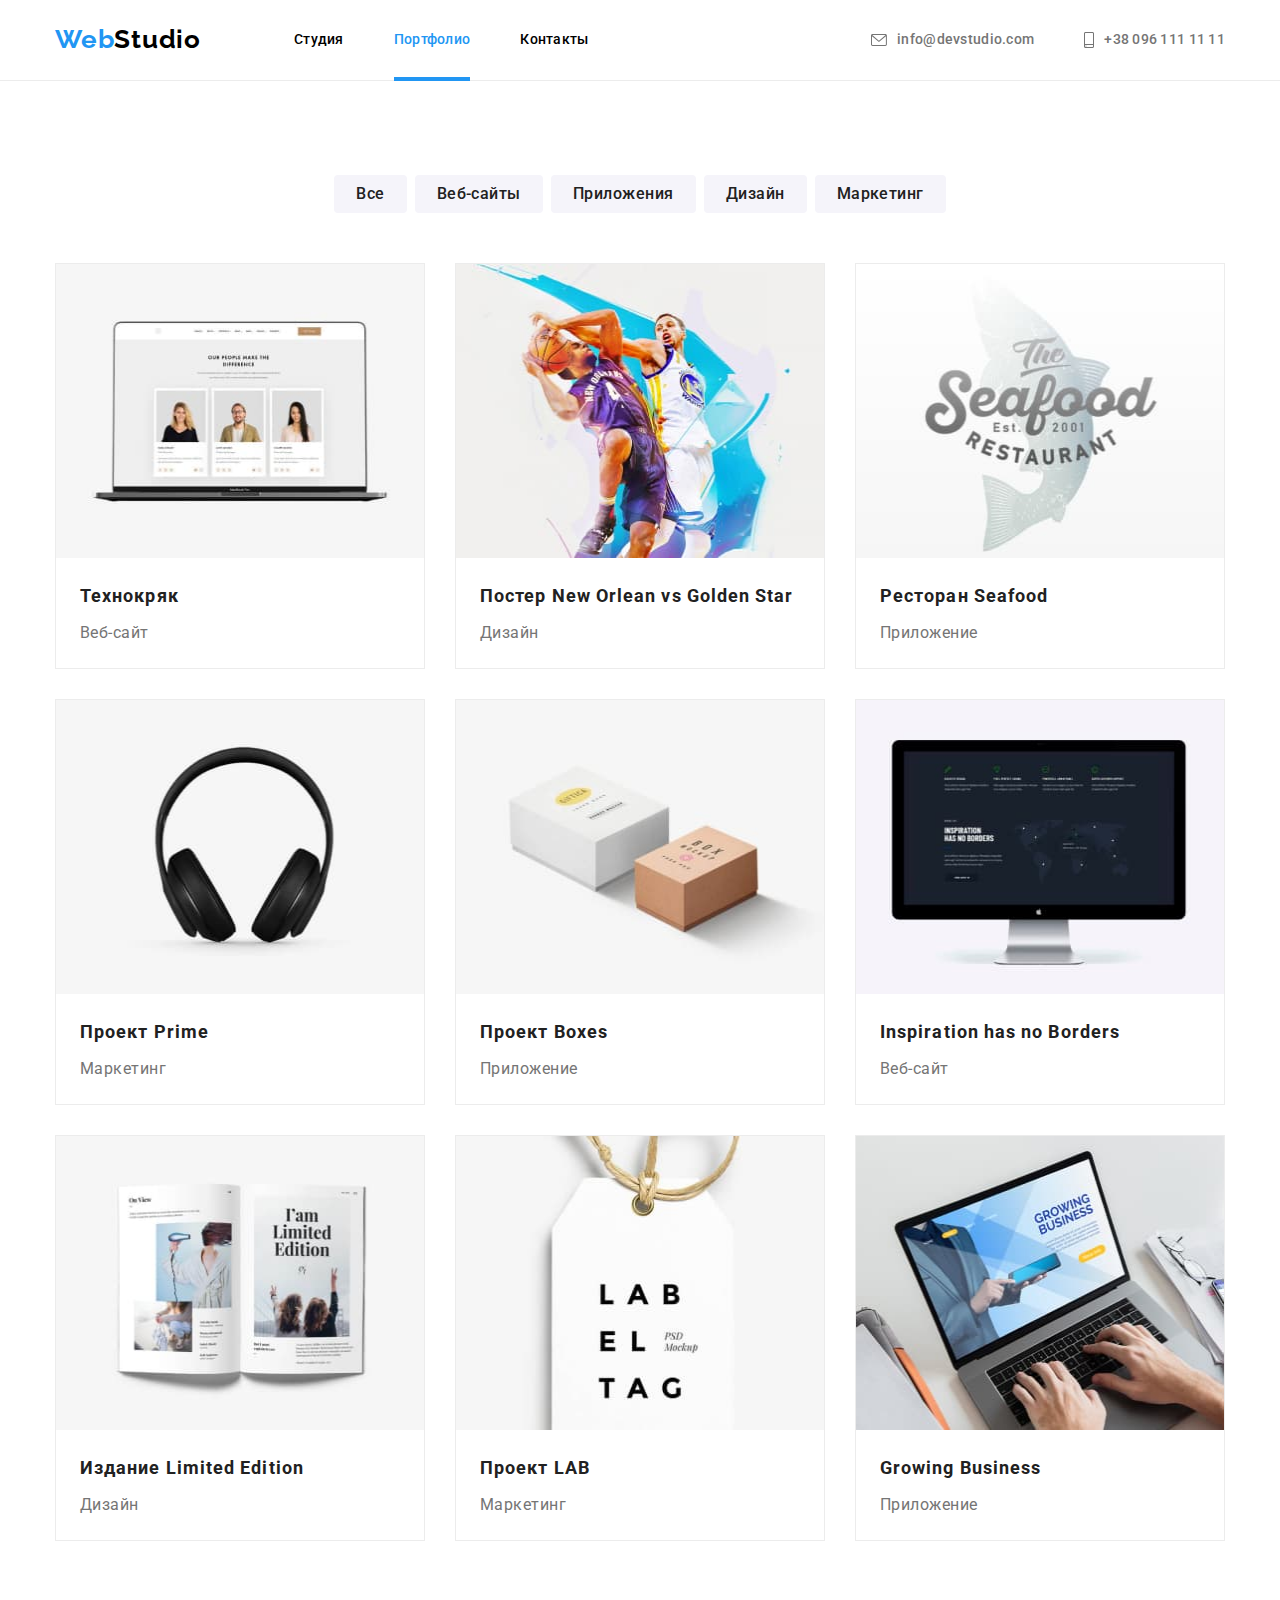
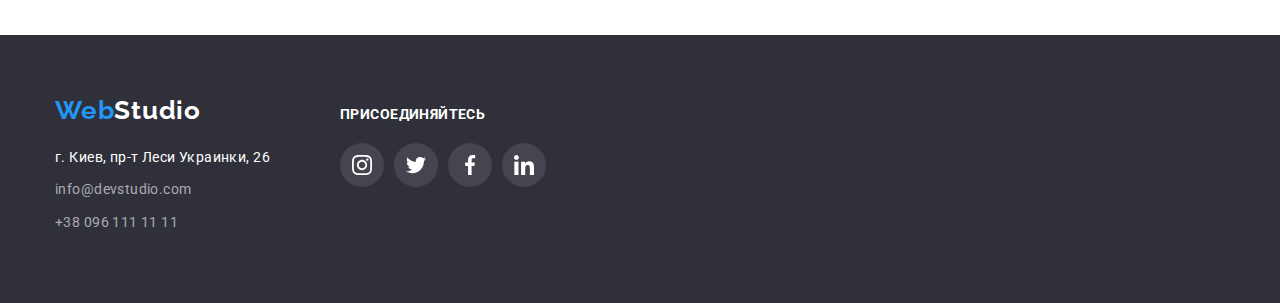
==== portfolio.html @ 6377837d "модалка" ====
<!DOCTYPE html>
<html lang="ru">
  <head>
    <meta charset="UTF-8" />
    <meta name="viewport" content="width=device-width, initial-scale=1.0" />
    <title>Портфолио</title>
    <link rel="preconnect" href="https://fonts.gstatic.com" />
    <link
      href="https://fonts.googleapis.com/css2?family=Raleway:wght@700&family=Roboto:wght@400;500;700&display=swap"
      rel="stylesheet"
    />
    <link rel="stylesheet" href="./css/modern-normalize.css" />
    <link rel="stylesheet" href="./css/styles.css" />
  </head>
  <body>
     <header class="header-menu">
      <div class="container menu">
        <nav class="site-nav">
          <a class="link-prime" href="./index.html"
            >Web<span class="colortext">Studio</span></a
          >
          <ul class="list-nav">
            <li class="item-ref">
              <a class="link" href="./index.html">Студия</a>
            </li>
            <li class="item-ref">
              <a class="link current" href="./portfolio.html">Портфолио</a>
            </li>
            <li class="item-ref"><a class="link" href="#">Контакты</a></li>
          </ul>
        </nav>
         <ul class="list-data">
          <li class="item-data">
            <a
              class="link-mail"
              aria-label="icon-envelope"
              href="mailto:info@devstudio.com"
            >
              <svg class="contacts-icon" width="16" height="12">
                <use href="./images/icon.svg#icon-envelope-1"></use>
              </svg>
              info@devstudio.com</a
            >
          </li>
          <li class="item-data">
            <a
              class="link-tel"
              aria-label="icon-smartphone"
              href="tel:+380961111111"
            >
              <svg class="contacts-icon" width="10" height="16">
                <use href="./images/icon.svg#icon-smartphone"></use>
              </svg>
              +38 096 111 11 11</a
            >
          </li>
        </ul>
      </div>
    </header>
    <main>
      <section class="directions">
        <div class="container">
          <!-- ЗАГОЛОВОК -->
          <h1 class="main visually-hidden">Проекты</h1>
          <ul class="list-offers">
            <li class="item-btn">
              <button class="btn" type="button">Все</button>
            </li>
            <li class="item-btn">
              <button class="btn" type="button">Веб-сайты</button>
            </li>
            <li class="item-btn">
              <button class="btn" type="button">Приложения</button>
            </li>
            <li class="item-btn">
              <button class="btn" type="button">Дизайн</button>
            </li>
            <li class="item-btn">
              <button class="btn" type="button">Маркетинг</button>
            </li>
          </ul>
          <ul class="list-catalog">
            <li class="item-catalog">
              <a href="#">
                <div class="card-thumb">
              <img class="card"
                src="images/img-1.jpg"
                alt="Список людей"
                height="294"
                width="370"
              />
               <div class="card-overlay">
                    <p class="text-overlay">
                      Технокряк это современная площадка распространения
                      коронавируса. Компании используют эту платформу для
                      цифрового шпионажа и атак на защищённые сервера
                      конкурентов.
                    </p>
                  </div>
                </div>
              <div class="box">
                <h2 class="catalog-title">Технокряк</h2>
                <p class="catalog-text">Веб-сайт</p>
              </div>
              </a>
            </li>
            <li class="item-catalog">
              <a href="#">
                <div class="card-thumb">
              <img class="card"
                src="images/img-2.jpg"
                alt="Баскетбол"
                height="294"
                width="370"
              />
               <div class="card-overlay">
                    <p class="text-overlay">
                      Технокряк это современная площадка распространения
                      коронавируса. Компании используют эту платформу для
                      цифрового шпионажа и атак на защищённые сервера
                      конкурентов.
                    </p>
                  </div>
                </div>
              <div class="box">
                <h2 class="catalog-title">Постер New Orlean vs Golden Star</h2>
                <p class="catalog-text">Дизайн</p>
              </div>
              </a>
            </li>
            <li class="item-catalog">
               <a href="#">
                <div class="card-thumb">
              <img class="card"
                src="images/img-3.jpg"
                alt="Логотип"
                height="294"
                width="370"
              />
              <div class="card-overlay">
                    <p class="text-overlay">
                      Технокряк это современная площадка распространения
                      коронавируса. Компании используют эту платформу для
                      цифрового шпионажа и атак на защищённые сервера
                      конкурентов.
                    </p>
                  </div>
                </div>
              <div class="box">
                <h2 class="catalog-title">Ресторан Seafood</h2>
                <p class="catalog-text">Приложение</p>
              </div>
              </a>
            </li>
            <li class="item-catalog">
              <a href="#">
                <div class="card-thumb">
              <img class="card"
                src="images/img-4.jpg"
                alt="Наушники"
                height="294"
                width="370"
              />
               <div class="card-overlay">
                    <p class="text-overlay">
                      Технокряк это современная площадка распространения
                      коронавируса. Компании используют эту платформу для
                      цифрового шпионажа и атак на защищённые сервера
                      конкурентов.
                    </p>
                  </div>
                </div>
              <div class="box">
                <h2 class="catalog-title">Проект Prime</h2>
                <p class="catalog-text">Маркетинг</p>
              </div>
              </a>
            </li>
            <li class="item-catalog">
              <a href="#">
                <div class="card-thumb">
              <img class="card"
                src="images/img-5.jpg"
                alt="Коробки"
                height="294"
                width="370"
              />
              <div class="card-overlay">
                    <p class="text-overlay">
                      Технокряк это современная площадка распространения
                      коронавируса. Компании используют эту платформу для
                      цифрового шпионажа и атак на защищённые сервера
                      конкурентов.
                    </p>
                  </div>
                </div>
              <div class="box">
                <h2 class="catalog-title">Проект Boxes</h2>
                <p class="catalog-text">Приложение</p>
              </div>
            </a>
            </li>
            <li class="item-catalog">
              <a href="#">
                <div class="card-thumb">
              <img class="card"
                src="images/img-6.jpg"
                alt="Манитор"
                height="294"
                width="370"
              />
               <div class="card-overlay">
                    <p class="text-overlay">
                      Технокряк это современная площадка распространения
                      коронавируса. Компании используют эту платформу для
                      цифрового шпионажа и атак на защищённые сервера
                      конкурентов.
                    </p>
                  </div>
                </div>
              <div class="box">
              <h2 class="catalog-title">Inspiration has no Borders</h2>
              <p class="catalog-text">Веб-сайт</p>
              </di>
            </a>
            </li>
            <li class="item-catalog">
              <a href="#">
                <div class="card-thumb">
              <img class="card"
                src="images/img-7.jpg"
                alt="Журнал"
                height="294"
                width="370"
              />
               <div class="card-overlay">
                    <p class="text-overlay">
                      Технокряк это современная площадка распространения
                      коронавируса. Компании используют эту платформу для
                      цифрового шпионажа и атак на защищённые сервера
                      конкурентов.
                    </p>
                  </div>
                </div>
              <div class="box">
                <h2 class="catalog-title">Издание Limited Edition</h2>
                <p class="catalog-text">Дизайн</p>
              </div>
              </a>
            </li>
            <li class="item-catalog">
              <a href="#">
                <div class="card-thumb">
              <img class="card"
                src="images/img-8.jpg"
                alt="Бирка"
                height="294"
                width="370"
              />
               <div class="card-overlay">
                    <p class="text-overlay">
                      Технокряк это современная площадка распространения
                      коронавируса. Компании используют эту платформу для
                      цифрового шпионажа и атак на защищённые сервера
                      конкурентов.
                    </p>
                  </div>
                </div>
              <div class="box">
                <h2 class="catalog-title">Проект LAB</h2>
                <p class="catalog-text">Маркетинг</p>
              </div>
              </a>
            </li>
            <li class="item-catalog">
              <a href="#">
                <div class="card-thumb">
              <img class="card"
                src="images/img-9.jpg"
                alt="Ноутбук"
                height="294"
                width="370"
              />
               <div class="card-overlay">
                    <p class="text-overlay">
                      Технокряк это современная площадка распространения
                      коронавируса. Компании используют эту платформу для
                      цифрового шпионажа и атак на защищённые сервера
                      конкурентов.
                    </p>
                  </div>
                </div>
              <div class="box">
                <h2 class="catalog-title">Growing Business</h2>
                <p class="catalog-text">Приложение</p>
              </div>
              </a>
            </li>
          </ul>
        </div>
      </section>
    </main>
     <footer class="footer">
      <div class="container adr">
        <div class="footer-adr">
          <a class="link-prime-footer" href="./index.html"
            ><span class="colortext-footer">Web</span>Studio</a
          >
          <address class="address">
            <p>г. Киев, пр-т Леси Украинки, 26</p>
            <ul class="list-contacts">
              <li class="item-contacts">
                <a class="mail" href="mailto:info@devstudio.com"
                  >info@devstudio.com</a
                >
              </li>
              <li class="item-contacts">
                <a class="tel" href="tel:+380961111111">+38 096 111 11 11</a>
              </li>
            </ul>
          </address>
        </div>
        <div class="subscription">
          <p class="sub-title">Присоединяйтесь</p>
          <ul class="sub-links-list">
            <li class="sub-links-item">
              <a class="sub-links-item" aria-label="instagram" href="">
                <svg class="sub-icon" width="20" height="20">
                  <use href="./images/icon.svg#icon-instagram-2"></use>
                </svg>
              </a>
            </li>
            <li class="sub-links-item">
              <a class="sub-links-item" aria-label="twitter" href="">
                <svg class="sub-icon" width="20" height="20">
                  <use href="./images/icon.svg#icon-twitter-1-1"></use>
                </svg>
              </a>
            </li>
            <li class="sub-links-item">
              <a class="sub-links-item" aria-label="facebook" href="">
                <svg class="sub-icon" width="20" height="20">
                  <use href="./images/icon.svg#icon-facebook-1-1"></use>
                </svg>
              </a>
            </li>
            <li class="sub-links-item">
              <a class="sub-links-item" aria-label="linkedin" href="">
                <svg class="sub-icon" width="20" height="20">
                  <use href="./images/icon.svg#icon-linkedin-1-1"></use>
                </svg>
              </a>
            </li>
          </ul>
        </div>
      </div>
    </footer>
    <script src="./js/modal.js"></script>
  </body>
</html>
---- css/styles.css ----
:root {
  --black-text: #212121;
  --graphite-text: #757575;
  --white-text: #ffffff;
  --wt-op60: rgba(255, 255, 255, 0.6);
  --blue-text: #2196f3;
  --lightblack: #2f303a;
  --grey: #f5f4fa;
  --darkblack: #000000;
  --border-color: #ececec;
  --network-client: #afb1b8;
  --back-circle: rgba(255, 255, 255, 0.1);
  --anime-function: cubic-bezier(0.4, 0, 0.2, 1);
  --bg-modal: rgba(0, 0, 0, 0.2);
  --back-functions: rgba(47, 48, 58, 0.8);
  --text-overlay: rgba(33, 150, 243, 0.9);
}

body {
  font-family: 'Roboto', sans-serif;
  font-style: normal;
}

h1,
h2,
h3,
p,
a {
  margin: 0;
  padding: 0;
}

img {
  display: block;
  max-width: 100%;
}

a {
  text-decoration: none;
}

ul {
  list-style: none;
  padding: 0;
  margin: 0;
}

.container {
  width: 1200px;
  margin: 0 auto;
  padding: 0 15px;
}

.menu {
  display: flex;
}

.header-menu {
  margin: 0 auto;
  padding: 0 auto;
}

.site-nav {
  display: flex;
  align-items: center;
  font-weight: 500;
  font-size: 14px;
  line-height: 1.14;
  letter-spacing: 0.02em;
  color: var(--black-text);
}

.link-prime {
  display: inline-block;
  justify-content: flex-start;
  margin-left: 0;
  margin-right: 93px;
  padding: 0 0;
  font-family: Raleway, sans-serif;
  font-weight: 700;
  font-size: 26px;
  line-height: 1.2;
  letter-spacing: 0.03em;
  color: var(--blue-text);
}

.colortext {
  color: var(--darkblack);
}

.list-nav {
  display: flex;
  align-items: center;
}

.link {
  color: var(--darkblack);
}

.link:hover,
.link:focus,
.item-ref:hover,
.item-ref:focus {
  color: var(--blue-text);
}

.current::after {
  content: '';

  position: absolute;
  left: 0;
  bottom: -1px;
  width: 100%;
  height: 4px;

  background-color: var(--blue-text);
  transform: scaleX(0);
  transition: transform 250ms var(--anime-function);
}

.current::after {
  transform: scaleX(1);
}

.current::after {
  transform: scaleX(1);
}

.current {
  color: var(--blue-text);
}

.item-ref:not(:last-child) {
  margin-right: 50px;
}

.item-ref {
  padding: 32px 0;
}

.item-ref {
  position: relative;
}

.list-data {
  display: flex;
  align-items: center;
  margin-left: auto;
}

.item-data:not(:last-child) {
  margin-right: 50px;
}

.contacts-icon {
  align-items: center;
  fill: currentColor;
  margin-right: 10px;
}

.contacts-icon:hover {
  fill: var(--blue-text);
}

.link-mail {
  display: flex;
  align-items: center;
  font-weight: 500;
  font-size: 14px;
  line-height: 1.14;
  letter-spacing: 0.02em;
  color: var(--graphite-text);
  transition: color 250ms var(--anime-function);
}

.link-tel {
  display: flex;
  align-items: center;
  justify-content: flex-end;
  font-weight: 500;
  font-size: 14px;
  line-height: 1.14;
  letter-spacing: 0.02em;
  color: var(--graphite-text);
  transition: color 250ms var(--anime-function);
}

.link-tel:hover,
.link-tel:focus {
  color: var(--blue-text);
}

.link-mail:hover,
.link-mail:focus {
  color: var(--blue-text);
}

/* "ГЕРОЙ" */

.hero {
  max-width: 1600px;
  height: 600px;
  text-align: center;
  margin-right: auto;
  margin-left: auto;
  padding-top: 200px;
  padding-bottom: 200px;
  background-image: linear-gradient(
      to right,
      rgba(47, 48, 58, 0.4),
      rgba(47, 48, 58, 0.4)
    ),
    url(../images/img-hero.jpg);
  background-repeat: no-repeat;
  background-position: center;
  background-size: cover;
}

.hero-title {
  text-align: center;
  margin-left: auto;
  margin-right: auto;
  width: 696px;
  font-weight: 900;
  font-size: 44px;
  line-height: 1.4;
  letter-spacing: 0.06em;
  text-transform: uppercase;
  color: var(--white-text);
}

.visually-hidden {
  position: absolute;
  width: 1px;
  height: 1px;
  margin: -1px;
  padding: 0;
  overflow: hidden;
  border: 0;
  clip: rect(0 0 0 0);
}

.button-one {
  text-align: center;
  width: 200px;
  border-radius: 4px;
  padding-top: 10px;
  padding-bottom: 10px;
  padding-left: 32px;
  padding-right: 32px;
  margin-top: 30px;
  font-weight: 700;
  font-size: 16px;
  line-height: 1.9;
  color: var(--white-text);
  background: var(--blue-text);
  cursor: pointer;

  transition: color 250ms var(--anime-function);
}

.button-one:hover,
.button-one:focus {
  color: var(--black-text);
  background-color: var(--white-text);
}

/* "ОСОБЕННОСТИ" */

.features {
  padding-top: 94px;
  padding-bottom: 0;
  margin-right: 0;
  margin-left: 0;
}

.list-features {
  display: flex;
  justify-content: center;
}

.features-icon {
  display: inline-flex;
  align-items: center;
  justify-content: center;
}

.features-cards {
  display: flex;
  align-items: center;
  width: 270px;
  height: 120px;
  justify-content: center;
  margin-bottom: 30px;
  background-color: var(--grey);
}

.features-title {
  margin-bottom: 10px;
  font-weight: 700;
  font-size: 14px;
  line-height: 1.14;
  letter-spacing: 0.03em;
  text-transform: uppercase;
  color: var(--black-text);
}

.features-text {
  font-weight: 400;
  font-size: 14px;
  line-height: 1.7;
  letter-spacing: 0.03em;
  color: var(--graphite-text);
}

.item-features:not(:last-child) {
  margin-right: 30px;
}

/* ЧЕМ МЫ ЗАНИМАЕМСЯ */

.functions {
  padding: 94px 0;
}

.list-functions {
  display: flex;
  flex-wrap: wrap;
}

.functions-title {
  padding: 0 0;
  margin-bottom: 50px;
  font-weight: 700;
  font-size: 36px;
  line-height: 1.16;
  text-align: center;
  letter-spacing: 0.03em;
  color: var(--black-text);
}

.item-functions {
  position: relative;
  margin-right: 30px;
  flex-basis: calc((100% - 60px) / 3);
}

.item-functions:last-child {
  margin-right: 0;
}

.item-functions p {
  position: absolute;
  width: 100%;
  height: 70px;
  bottom: 0;
  display: block;
  padding: 27px;
  align-items: center;
  font-weight: 700;
  font-size: 14px;
  line-height: 1.14;
  text-align: center;
  letter-spacing: 0.03em;
  text-transform: uppercase;
  color: var(--white-text);
  background-color: var(--back-functions);
}

/* "О НАС" */

.staff {
  padding: 94px 0;
  background: var(--grey);
}

.staff-title {
  margin-bottom: 50px;
  font-weight: 700;
  font-size: 36px;
  line-height: 1.16;
  text-align: center;
  letter-spacing: 0.03em;
  color: var(--black-text);
}

.team-list {
  display: flex;
  flex-wrap: wrap;
}

.item-team {
  margin-right: 30px;
  width: calc((100% - 90px) / 4);
  background-color: var(--white-text);
  box-shadow: 0px 1px 3px rgba(0, 0, 0, 0.12), 0px 1px 1px rgba(0, 0, 0, 0.14),
    0px 2px 1px rgba(0, 0, 0, 0.2);
  border-radius: 0px 0px 4px 4px;
}

.item-team:last-child {
  margin-right: 0px;
}

.members {
  padding: 30px 30px;
}

.team-title {
  margin-bottom: 10px;
  font-weight: 500;
  font-size: 16px;
  line-height: 1.18;
  text-align: center;
  letter-spacing: 0.03em;
  color: var(--black-text);
}

.team-text {
  font-weight: 400;
  font-size: 16px;
  line-height: 1.18;
  text-align: center;
  letter-spacing: 0.03em;
  color: var(--graphite-text);
}

.list-social-network {
  display: flex;
  justify-content: space-between;
  align-items: center;
}

.item-social-network a {
  display: flex;
  align-items: center;
  justify-content: center;
  width: 44px;
  height: 44px;
  color: var(--network-client);

  transition-property: color, background-color, border-radius;
  transition-duration: 250ms;
  transition-timing-function: var(--anime-function);
}

.item-social-network a:hover,
.item-social-network a:focus {
  color: var(--white-text);
  background-color: var(--blue-text);
  border-radius: 100px;
}

.social-icon {
  display: flex;
  align-items: center;
  fill: currentColor;
}

.social-icon:hover {
  fill: var(--white-text);
}

/*НАШИ КЛИЕНТЫ*/

.regular-guest {
  padding: 94px 0;
}

.regular-guest-title {
  margin-bottom: 50px;
  font-weight: 700;
  font-size: 36px;
  line-height: 1.16;
  text-align: center;
  letter-spacing: 0.03em;
  color: var(--black-text);
}

.regular-guest-list {
  display: inline-flex;
  align-items: center;
}

.regular-guest-item {
  flex-basis: calc((100% - 150px) / 6);
  margin-right: 30px;
}

.regular-guest-item:last-child {
  margin-right: 0px;
}

.regular-guest-link {
  display: inline-flex;
  align-items: center;
  justify-content: center;
  color: var(--network-client);
  width: 170px;
  height: 90px;
  border: 1px solid var(--network-client);
  box-sizing: border-box;
  border-radius: 4px;

  transition-property: color, border;
  transition-duration: 250ms;
  transition-timing-function: var(--anime-function);
}

.regular-guest-link:hover,
.regular-guest-link:focus {
  color: var(--blue-text);
  border: 1px solid var(--blue-text);
}

.regular-guest-icon {
  fill: currentColor;
}

.regular-guest-icon:hover {
  fill: var(--blue-text);
}

/* ПОДВАЛ */

footer {
  padding-top: 60px;
  padding-bottom: 68px;
  margin: 0 auto;
  background-color: var(--lightblack);
}

.container.adr {
  display: flex;
  align-items: baseline;
}

.footer-adr {
  margin-right: 70px;
}

.link-prime-footer {
  font-family: Raleway, sans-serif;
  font-weight: 700;
  font-size: 26px;
  line-height: 1.19;
  letter-spacing: 0.03em;
  color: var(--white-text);
}

.colortext-footer {
  color: var(--blue-text);
}

.address {
  margin-top: 20px;
}

.address p {
  margin-bottom: 9px;
  font-weight: 400;
  font-size: 14px;
  line-height: 1.7;
  letter-spacing: 0.03em;
  color: var(--white-text);
}

.tel {
  font-weight: 400;
  font-size: 14px;
  line-height: 1.71;
  letter-spacing: 0.03em;
  color: var(--wt-op60);

  transition: color 250ms var(--anime-function);
}

.mail {
  font-weight: 400;
  font-size: 14px;
  line-height: 1.71;
  letter-spacing: 0.03em;
  color: var(--wt-op60);

  transition: color 250ms var(--anime-function);
}

.tel:hover,
.tel:focus,
.mail:hover,
.mail:focus {
  color: var(--blue-text);
}

.colorword {
  color: var(--white-text);
}

.list-contacts .item-contacts:not(:first-child) {
  margin-top: 9px;
}

/* ПРИСОЕДИНЯЙТЕСЬ */

.subscription {
  width: 206px;
  height: 80px;
}

.sub-title {
  margin-bottom: 20px;
  font-weight: 700;
  font-size: 14px;
  line-height: 1.14;
  letter-spacing: 0.03em;
  text-transform: uppercase;
  color: var(--white-text);
}

.sub-links-list {
  display: flex;
  justify-content: space-between;
  align-items: center;
}

.sub-links-item a {
  display: flex;
  align-items: center;
  justify-content: center;
  width: 44px;
  height: 44px;
  color: var(--white-text);
  background-color: var(--back-circle);
  border-radius: 100px;

  transition-property: color, background-color, border-radius;
  transition-duration: 250ms;
  transition-timing-function: var(--anime-function);
}

.sub-links-item a:hover,
.sub-links-item a:focus {
  color: var(--white-text);
  background-color: var(--blue-text);
  border-radius: 100px;
}

.sub-icon {
  display: flex;
  align-items: center;
  fill: currentColor;
}

.sub-icon:hover {
  fill: var(--white-text);
}

/*  Форма - Подпишитесь на рассылку */

.signup-form {
  width: 570px;
  margin: auto;
}

.signup-title {
  margin-bottom: 20px;
  font-weight: 700;
  font-size: 14px;
  line-height: 1.142;
  letter-spacing: 0.03em;
  text-transform: uppercase;
  color: var(--white-text);
}

.signup-input {
  width: 354px;
  height: 50px;
  padding: 15px;
  margin-right: 12px;
  font-weight: 500;
  font-size: 16px;
  line-height: 1.25;
  align-items: center;
  letter-spacing: 0.03em;
  color: var(--wt-op60);
  background-color: var(--lightblack);
  border: 1px solid rgba(255, 255, 255, 0.3);
  box-sizing: border-box;
  filter: drop-shadow(0px 4px 4px rgba(0, 0, 0, 0.15));
  border-radius: 4px;
}

.signup-input:focus {
  outline: none;
  border-color: var(--blue-text);
}

.btn-submit {
  position: relative;
  display: inline-flex;
  width: 200px;
  height: 50px;
  padding: 10px;
  padding-left: 29px;
  padding-right: 62px;
  font-family: Roboto, sans-serif;
  font-style: normal;
  font-weight: 700;
  font-size: 16px;
  line-height: 1.87;
  align-items: center;
  text-align: center;
  letter-spacing: 0.06em;
  color: var(--white-text);
  background-color: var(--blue-text);
  box-shadow: 0px 4px 4px rgba(0, 0, 0, 0.15);
  border: 0;
  border-radius: 4px;
  cursor: pointer;

  transition: color 250ms var(--anime-function);
}

.btn-submit:hover,
.btn-submit:focus {
  color: var(--black-text);
}

.signup-icon {
  position: absolute;
  right: 28px;
  fill: var(--white-text);
  align-items: center;
}

/* МОДАЛКА */

.backdrop {
  position: fixed;
  top: 0;
  left: 0;
  width: 100%;
  height: 100%;
  opacity: 1;
  transition: opacity 250ms var(--anime-function);
  background-color: rgba(0, 0, 0, 0.2);
}

.backdrop.is-hidden {
  opacity: 0;
  pointer-events: none;
}

.backdrop.is-hidden .modal {
  transform: translate(-50%, -50%) scale(0.5);
}

.modal {
  position: absolute;
  top: 50%;
  left: 50%;
  max-width: 528px;
  min-height: 580px;
  padding: 40px;
  transform: translate(-50%, -50%) scale(1);
  transition: transform 250ms var(--anime-function);
  background-color: var(--white-text);
}

.modal-title {
  margin-bottom: 30px;
  font-weight: 700;
  font-size: 20px;
  line-height: 1.15;
  text-align: center;
  letter-spacing: 0.03em;
  color: var(--black-text);
}

.btn-modal-close {
  position: absolute;
  display: flex;
  right: 8px;
  top: 8px;
  width: 30px;
  height: 30px;
  align-items: center;
  justify-content: center;
  background-color: var(--white-text);
  border-radius: 100%;
  border: 1px solid rgba(0, 0, 0, 0.1);
}

.btn-modal-close:hover,
.btn-modal-close:focus {
  cursor: pointer;
  fill: var(--blue-text);
}

.modal-form-field {
  width: 448px;
}

.modal-form-name,
.modal-form-tel,
.modal-form-mail {
  position: relative;
  margin-bottom: 30px;
}

.modal-input-name,
.modal-input-tel,
.modal-input-mail {
  margin: 0;
  height: 40px;
  width: 100%;
  padding: 12px;
  padding-left: 42px;
  align-items: center;
  border: 1px solid rgba(33, 33, 33, 0.2);
  box-sizing: border-box;
  border-radius: 4px;
}

.modal-lable-name,
.modal-lable-tel,
.modal-lable-mail {
  position: absolute;
  top: -30%;
  left: 0;
  transform: translateY(-50%);

  font-weight: 500;
  font-size: 12px;
  line-height: 1.16;
  letter-spacing: 0.01em;
  color: var(--graphite-text);
}

.modal-input-name:focus ~ .icon-modal-person,
.modal-input-tel:focus ~ .icon-modal-phone,
.modal-input-mail:focus ~ .icon-modal-mail {
  fill: var(--blue-text);
}

.modal-input-name:focus,
.modal-input-tel:focus,
.modal-input-mail:focus,
.modal-comments:focus {
  outline: none;
  border-color: var(--blue-text);
}

.icon-modal-person,
.icon-modal-phone,
.icon-modal-mail {
  position: absolute;
  top: 50%;
  left: 12px;
  transform: translateY(-50%);
  fill: inherit;
}

.modal-form-comments {
  position: relative;
  margin-bottom: 20px;
}

.modal-comments {
  margin: 0;
  width: 100%;
  padding: 12px 16px;
  resize: none;
  align-items: center;
  border: 1px solid rgba(33, 33, 33, 0.2);
  box-sizing: border-box;
  border-radius: 4px;
}

.modal-lable-comments {
  position: absolute;
  top: -10%;
  left: 0;
  transform: translateY(-50%);

  font-weight: 500;
  font-size: 12px;
  line-height: 1.16;
  letter-spacing: 0.01em;
  color: var(--graphite-text);
}

.confirm {
  display: inline-flex;
  width: 100%;
  align-items: center;
  margin-bottom: 30px;
}

.modal-checkbox {
  appearance: none;
}

.icon-modal-confirm {
  display: inline-flex;
  margin-right: 8px;
  width: 15px;
  height: 15px;
  align-items: center;
  border: 1px solid var(--black-text);
}

.modal-checkbox:checked + .icon-modal-confirm {
  background-color: var(--blue-text);
  border: none;
}

.modal-label-confirm {
  display: block;
  font-weight: 500;
  font-size: 14px;
  line-height: 1.174;
  letter-spacing: 0.03em;

  color: var(--graphite-text);
}

.link-confirm {
  font-weight: 500;
  font-size: 14px;
  line-height: 1.174;
  letter-spacing: 0.03em;
  text-decoration: underline;
  color: var(--blue-text);
}

.btn-confirm {
  margin: 0 120px;
  width: 200px;
  height: 50px;
  font-family: Roboto, sans-serif;
  font-style: normal;
  font-weight: 700;
  font-size: 16px;
  line-height: 1.87;
  align-items: center;
  text-align: center;
  letter-spacing: 0.06em;
  color: var(--white-text);
  background-color: var(--blue-text);
  border: 0;
  box-shadow: 0px 4px 4px rgba(0, 0, 0, 0.15);
  border-radius: 4px;
  cursor: pointer;

  transition: color 250ms var(--anime-function);
}

.btn-confirm:hover,
.btn-confirm:focus {
  background: #188ce8;
  box-shadow: 0px 4px 4px rgba(0, 0, 0, 0.15);
  border-radius: 4px;
}

/* ПОРТФОЛИО */

.header-menu {
  border-bottom: 1px solid var(--border-color);
}

.directions {
  padding: 94px 0;
}

.list-offers {
  display: flex;
  margin-bottom: 50px;
  justify-content: center;
}

.item-btn {
  margin-right: 8px;
}

.item-btn:last-child {
  margin-right: 0px;
}

.btn {
  padding: 6px 22px;
  font-family: Roboto, sans-serif;
  font-style: normal;
  font-weight: 500;
  font-size: 16px;
  line-height: 1.62;
  text-align: center;
  letter-spacing: 0.03em;
  color: var(--black-text);
  background-color: var(--grey);
  border-radius: 4px;
  border: 0;
  cursor: pointer;

  transition-property: color, background-color, box-shadow;
  transition-duration: 250ms;
  transition-timing-function: var(--anime-function);
}

.btn:hover,
.btn:focus {
  background-color: var(--blue-text);
  color: var(--white-text);
  box-shadow: 0px 3px 1px rgba(0, 0, 0, 0.1), 0px 1px 2px rgba(0, 0, 0, 0.08),
    0px 2px 2px rgba(0, 0, 0, 0.12);
}

.item-catalog:hover,
.item-catalog:focus {
  box-shadow: 0px 3px 1px rgba(0, 0, 0, 0.1), 0px 1px 2px rgba(0, 0, 0, 0.08),
    0px 2px 2px rgba(0, 0, 0, 0.12);
  cursor: pointer;
}

.visually-hidden {
  position: absolute;
  width: 1px;
  height: 1px;
  margin: -1px;
  padding: 0 0;
  overflow: hidden;
  border: 0;
  clip: rect(0 0 0 0);
}

.list-catalog {
  display: flex;
  flex-wrap: wrap;
}

.item-catalog {
  margin-right: 30px;
  margin-bottom: 30px;
  width: calc((100% - 60px) / 3);
  background-color: var(--white-text);
  border: 1px solid var(--border-color);
  transition: box-shadow 250ms var(--anime-function);
}

.item-catalog:nth-child(3n) {
  margin-right: 0;
}

.item-catalog:nth-last-child(-n + 3) {
  margin-bottom: 0;
}

.box {
  padding: 20px 24px;
}

.catalog-title {
  margin-bottom: 4px;
  font-weight: 700;
  font-size: 18px;
  line-height: 2;
  letter-spacing: 0.06em;
  color: var(--black-text);
}

.catalog-text {
  font-weight: 400;
  font-size: 16px;
  line-height: 1.87;
  letter-spacing: 0.03em;
  color: var(--graphite-text);
}

.card-thumb {
  position: relative;
  overflow: hidden;
}

.card-overlay {
  position: absolute;
  top: 0;
  width: 100%;
  height: 100%;
  opacity: 0;
  background-color: var(--text-overlay);
  transform: translateY(100%);
  transition: transform 250ms var(--anime-function);
}

.item-catalog:hover .card-overlay {
  transform: translateY(0);
  opacity: 1;
}

.text-overlay {
  position: absolute;
  margin: 63px 24px;
  font-weight: 400;
  font-size: 18px;
  line-height: 1.55;
  letter-spacing: 0.03em;
  color: var(--white-text);
}
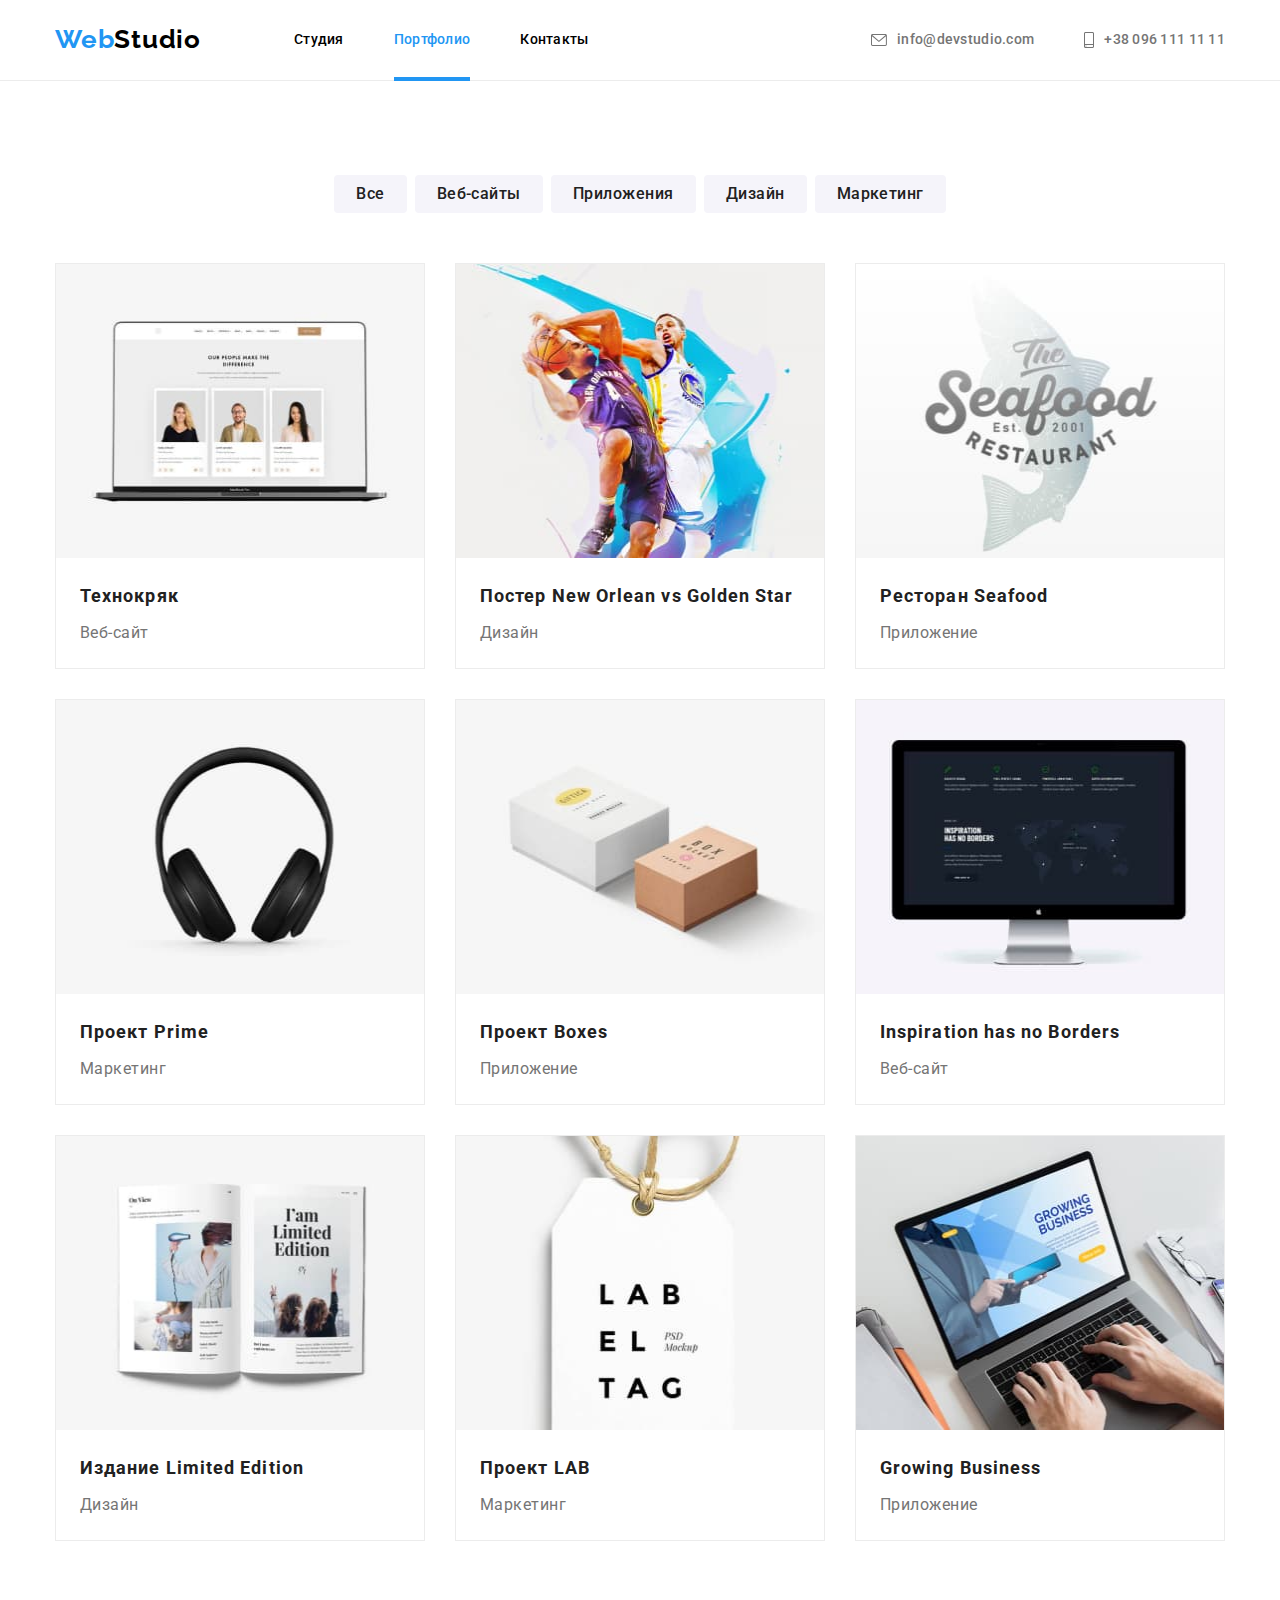
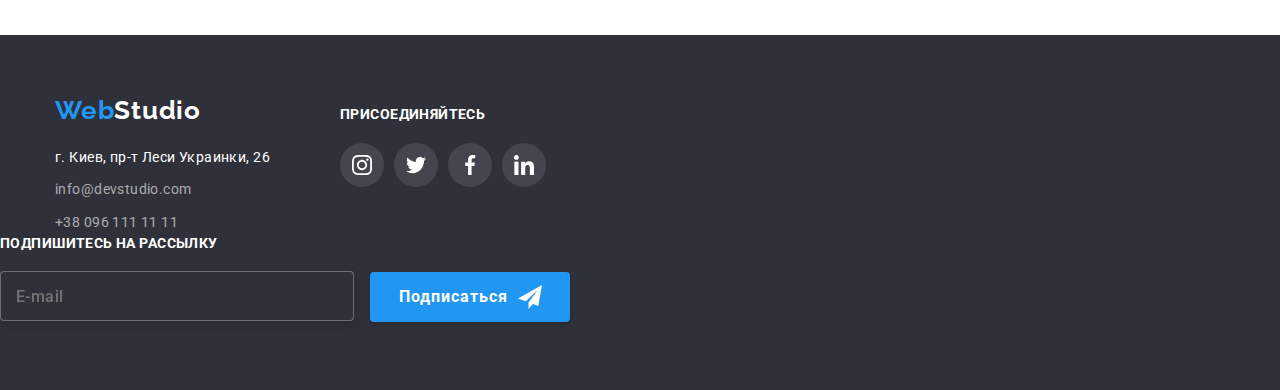
==== commit 93510ca0: "подвал подпишитесь" ====
--- a/portfolio.html
+++ b/portfolio.html
@@ -354,6 +354,25 @@
           </ul>
         </div>
       </div>
+      <form class="signup-form" name="signup_form" autocomplete="off">
+          <p class="signup-title">Подпишитесь на рассылку</p>
+          <div class="signup-form-field">
+            <input
+              type="email"
+              class="signup-input"
+              name="email"
+              placeholder="E-mail"
+              id="email"
+            />
+            <button class="btn-submit" type="submit">
+              Подписаться
+              <svg class="signup-icon" width="24" height="24">
+                <use href="./images/icon.svg#icon-icon-send"></use>
+              </svg>
+            </button>
+          </div>
+        </form>
+      </div>
     </footer>
     <script src="./js/modal.js"></script>
   </body>
--- a/css/styles.css
+++ b/css/styles.css
@@ -95,6 +95,7 @@
 
 .link {
   color: var(--darkblack);
+  transition: color 250 ms var(--anime-function);
 }
 
 .link:hover,
@@ -655,11 +656,10 @@
   fill: var(--white-text);
 }
 
-/*  Форма - Подпишитесь на рассылку */
+/*  ПОДПИШИТЕСЬ НА РАССЫЛКУ */
 
 .signup-form {
   width: 570px;
-  margin: auto;
 }
 
 .signup-title {
@@ -915,6 +915,10 @@
   border: none;
 }
 
+.icon-confirm {
+  color: var(--white-text);
+}
+
 .modal-label-confirm {
   display: block;
   font-weight: 500;
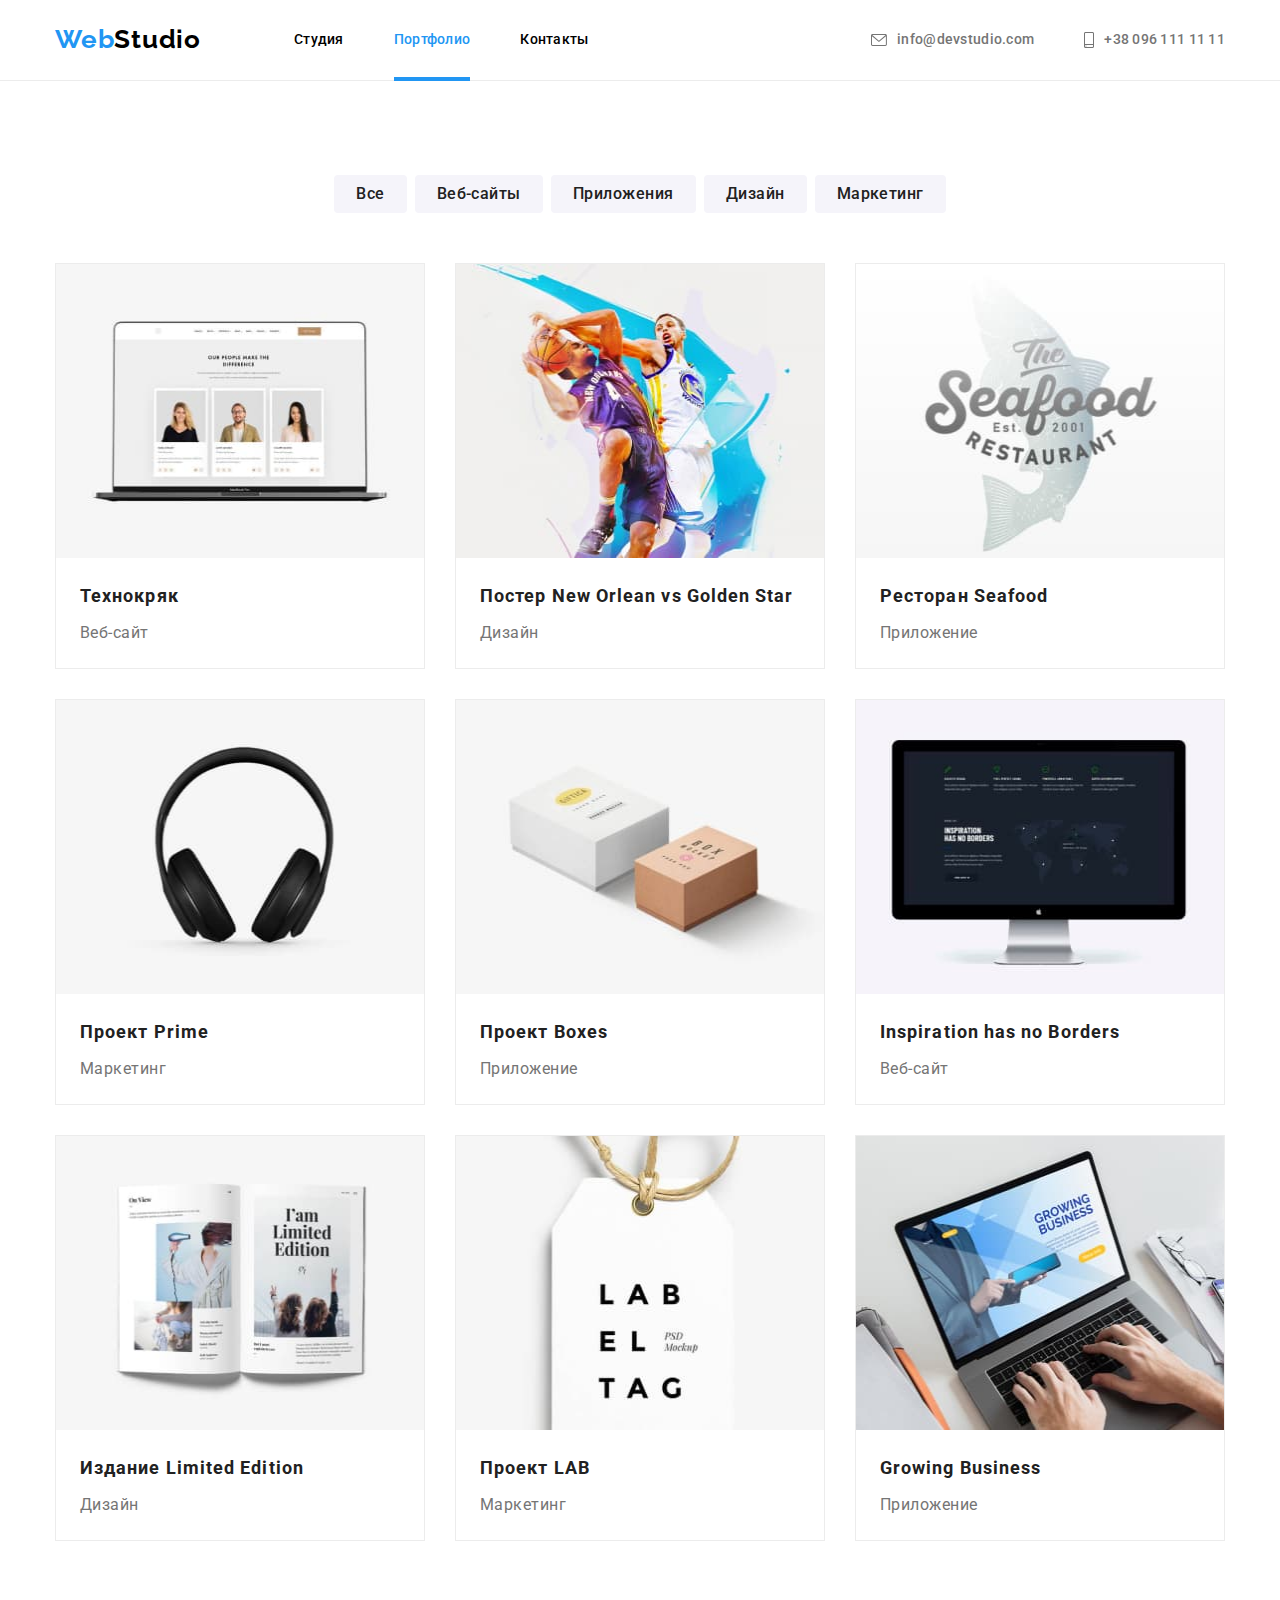
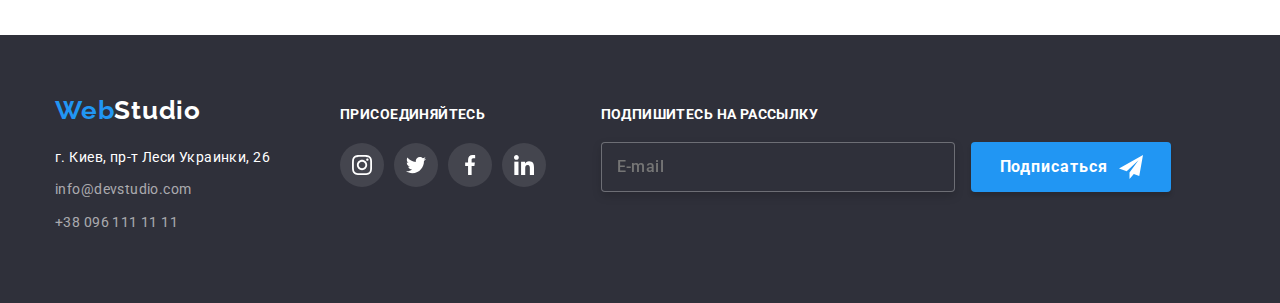
==== commit 6c7125d2: "all done" ====
--- a/portfolio.html
+++ b/portfolio.html
@@ -353,8 +353,7 @@
             </li>
           </ul>
         </div>
-      </div>
-      <form class="signup-form" name="signup_form" autocomplete="off">
+           <form class="signup-form" name="signup_form" autocomplete="off">
           <p class="signup-title">Подпишитесь на рассылку</p>
           <div class="signup-form-field">
             <input
--- a/css/styles.css
+++ b/css/styles.css
@@ -660,6 +660,9 @@
 
 .signup-form {
   width: 570px;
+  margin: 0 auto;
+  display: inline-block;
+  align-items: center;
 }
 
 .signup-title {
